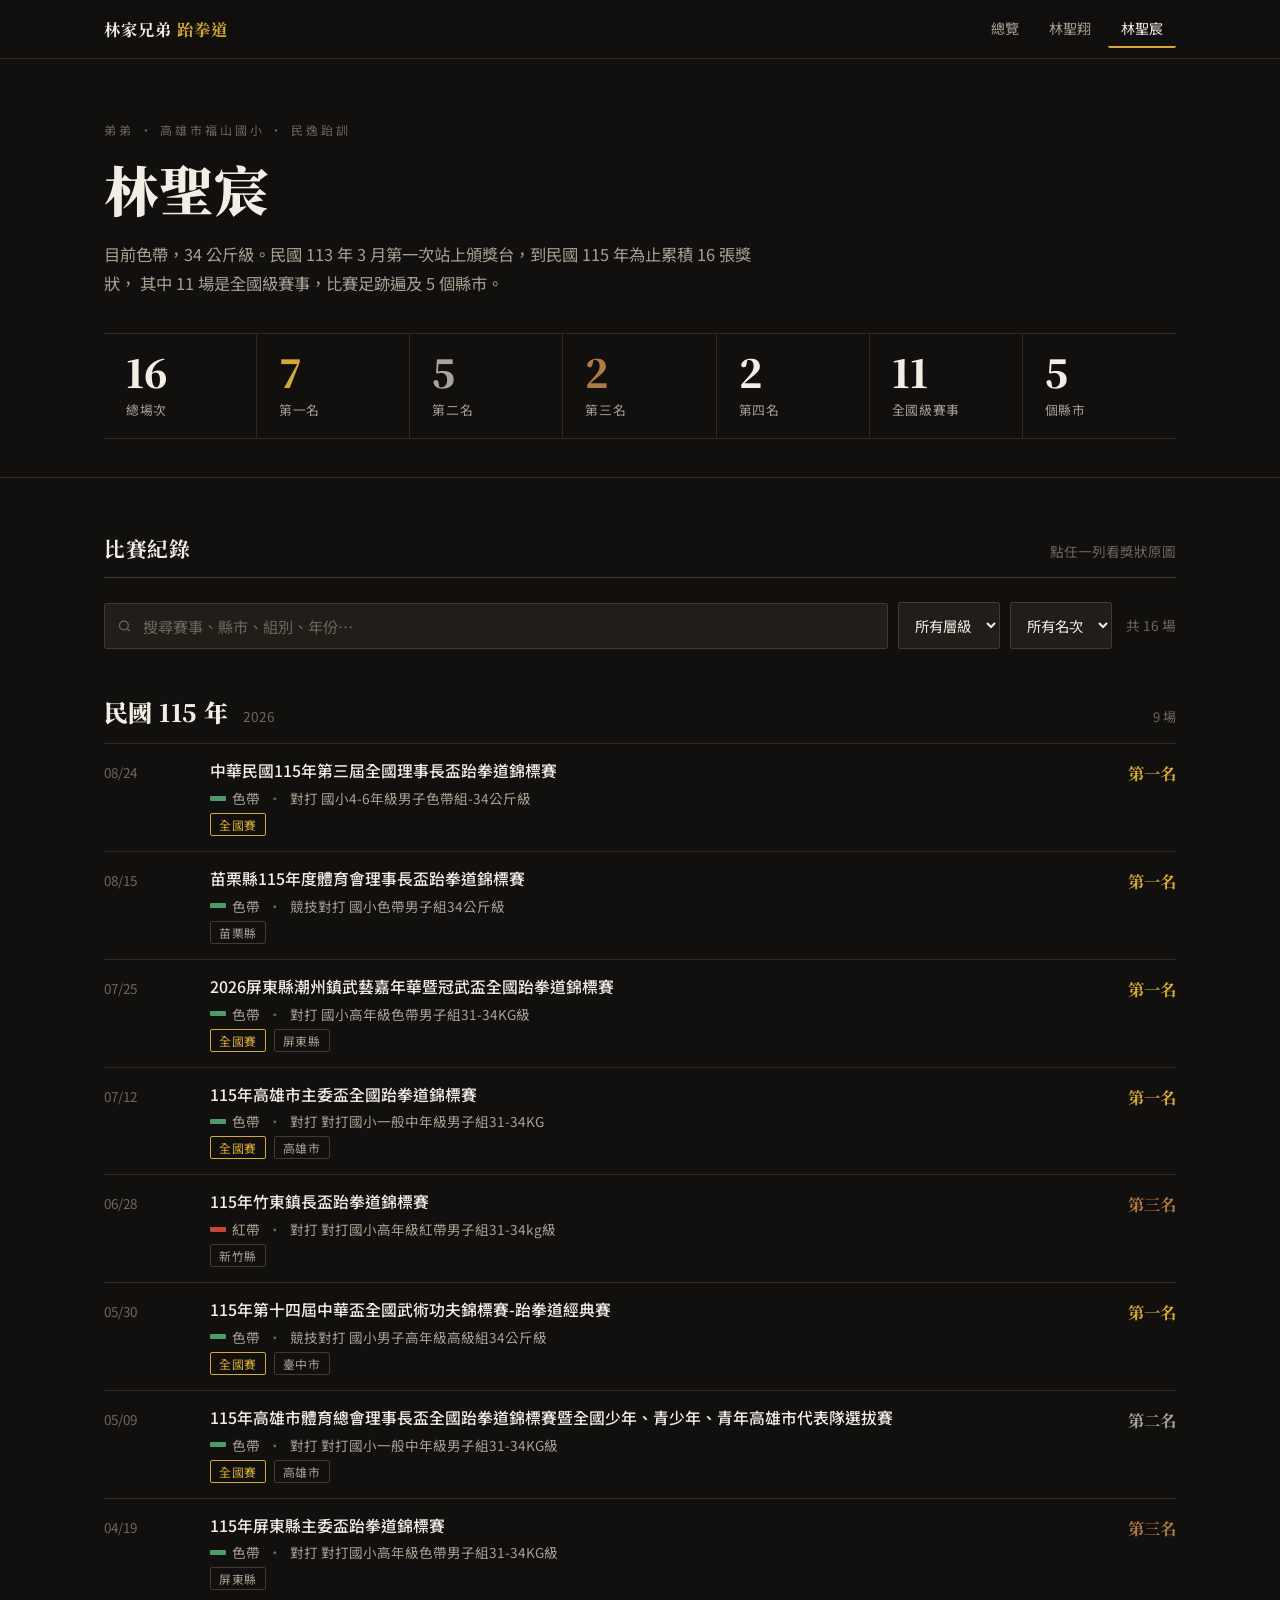
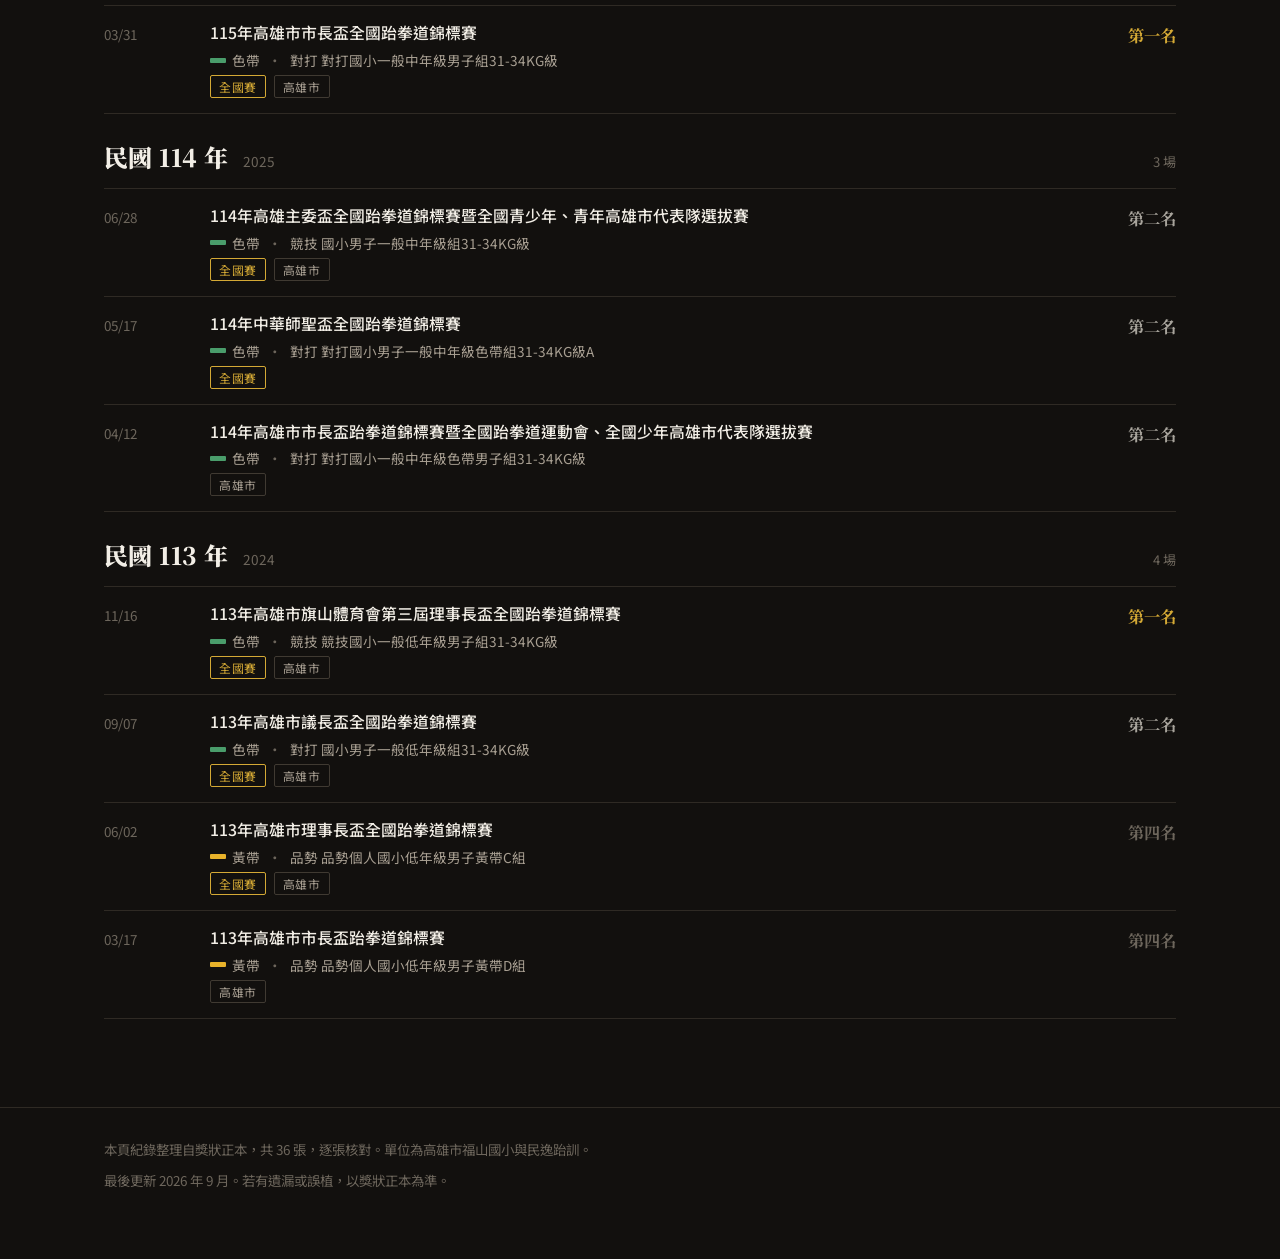
==== docs/lin-sheng-chen.html @ 6fa34983 "改用 docs 資料夾以支援 GitHub Pages，並加上 SEO 設定 - site/ 改名為 docs/（GitHub Pages 只認根目錄或 docs） - 新圖表：獎牌堆疊 + 腰帶進程" ====
<!doctype html>
<html lang="zh-Hant-TW">
<head>
<meta charset="utf-8">
<meta name="viewport" content="width=device-width,initial-scale=1">
<title>林聖宸 跆拳道比賽紀錄 | 高雄福山國小 民逸跆訓</title>
<meta name="description" content="林聖宸，高雄市福山國小、民逸跆訓跆拳道選手。民國 113 至 115 年共 16 場獲獎紀錄，含 11 場全國級賽事，橫跨 5 個縣市。民國 115 年第三屆全國理事長盃跆拳道錦標賽國小男子色帶組第一名。">
<meta property="og:title" content="林聖宸 跆拳道比賽紀錄 | 高雄福山國小 民逸跆訓">
<meta property="og:description" content="林聖宸，高雄市福山國小、民逸跆訓跆拳道選手。民國 113 至 115 年共 16 場獲獎紀錄，含 11 場全國級賽事，橫跨 5 個縣市。民國 115 年第三屆全國理事長盃跆拳道錦標賽國小男子色帶組第一名。">
<meta property="og:type" content="profile">
<meta name="robots" content="index,follow">
<link rel="preconnect" href="https://fonts.gstatic.com" crossorigin><link rel="stylesheet" href="https://fonts.googleapis.com/css2?family=Noto+Serif+TC:wght@700;900&family=Noto+Sans+TC:wght@400;500;700&display=swap">
<link rel="canonical" href="https://ruru02044567.github.io/lin-brothers-taekwondo/lin-sheng-chen.html">
<script type="application/ld+json">{"@context": "https://schema.org", "@type": "Person", "name": "林聖宸", "url": "https://ruru02044567.github.io/lin-brothers-taekwondo/lin-sheng-chen.html", "nationality": {"@type": "Country", "name": "臺灣"}, "jobTitle": "跆拳道選手", "affiliation": [{"@type": "SportsTeam", "name": "高雄市福山國小跆拳道隊"}, {"@type": "SportsOrganization", "name": "民逸跆訓"}], "memberOf": {"@type": "EducationalOrganization", "name": "高雄市立福山國民小學"}, "knowsAbout": ["跆拳道", "對打", "品勢", "Taekwondo"], "award": ["中華民國115年第三屆全國理事長盃跆拳道錦標賽 對打 國小4-6年級男子色帶組-34公斤級 第一名", "苗栗縣115年度體育會理事長盃跆拳道錦標賽 競技對打 國小色帶男子組34公斤級 第一名", "2026屏東縣潮州鎮武藝嘉年華暨冠武盃全國跆拳道錦標賽 對打 國小高年級色帶男子組31-34KG級 第一名", "115年高雄市主委盃全國跆拳道錦標賽 對打 對打國小一般中年級男子組31-34KG 第一名", "115年竹東鎮長盃跆拳道錦標賽 對打 對打國小高年級紅帶男子組31-34kg級 第三名", "115年第十四屆中華盃全國武術功夫錦標賽-跆拳道經典賽 競技對打 國小男子高年級高級組34公斤級 第一名", "115年高雄市體育總會理事長盃全國跆拳道錦標賽暨全國少年、青少年、青年高雄市代表隊選拔賽 對打 對打國小一般中年級男子組31-34KG級 第二名", "115年屏東縣主委盃跆拳道錦標賽 對打 對打國小高年級色帶男子組31-34KG級 第三名", "115年高雄市市長盃全國跆拳道錦標賽 對打 對打國小一般中年級男子組31-34KG級 第一名", "114年高雄主委盃全國跆拳道錦標賽暨全國青少年、青年高雄市代表隊選拔賽 競技 國小男子一般中年級組31-34KG級 第二名", "114年中華師聖盃全國跆拳道錦標賽 對打 對打國小男子一般中年級色帶組31-34KG級A 第二名", "114年高雄市市長盃跆拳道錦標賽暨全國跆拳道運動會、全國少年高雄市代表隊選拔賽 對打 對打國小一般中年級色帶男子組31-34KG級 第二名", "113年高雄市旗山體育會第三屆理事長盃全國跆拳道錦標賽 競技 競技國小一般低年級男子組31-34KG級 第一名", "113年高雄市議長盃全國跆拳道錦標賽 對打 國小男子一般低年級組31-34KG級 第二名", "113年高雄市理事長盃全國跆拳道錦標賽 品勢 品勢個人國小低年級男子黃帶C組 第四名", "113年高雄市市長盃跆拳道錦標賽 品勢 品勢個人國小低年級男子黃帶D組 第四名"], "description": "林聖宸，高雄市福山國小、民逸跆訓跆拳道選手。共 16 場獲獎紀錄，其中 7 次第一名。"}</script>
<link rel="stylesheet" href="style.css">
</head>
<body>
<header class="topbar"><div class="wrap">
<div class="brand">林家兄弟 <span>跆拳道</span></div>
<nav class="navlinks"><a href="index.html">總覽</a><a href="lin-sheng-xiang.html">林聖翔</a><a href="lin-sheng-chen.html" class="on">林聖宸</a></nav>
</div></header>
<div class="hero"><div class="wrap">
<div class="eyebrow">弟弟 · 高雄市福山國小 · 民逸跆訓</div>
<h1>林聖宸</h1>
<p class="sub">目前色帶，34 公斤級。民國 113 年 3 月第一次站上頒獎台，到民國 115 年為止累積 16 張獎狀，
其中 11 場是全國級賽事，比賽足跡遍及 5 個縣市。</p>
<div class="stats"><div class="stat"><div class="n">16</div><div class="k">總場次</div></div><div class="stat g"><div class="n">7</div><div class="k">第一名</div></div><div class="stat s"><div class="n">5</div><div class="k">第二名</div></div><div class="stat b"><div class="n">2</div><div class="k">第三名</div></div><div class="stat "><div class="n">2</div><div class="k">第四名</div></div><div class="stat"><div class="n">11</div><div class="k">全國級賽事</div></div><div class="stat"><div class="n">5</div><div class="k">個縣市</div></div></div>
</div></div>

<section><div class="wrap">
<div class="sec-head"><h2>比賽紀錄</h2><span class="hint">點任一列看獎狀原圖</span></div>
<div class="tools"><label class="search"><svg viewBox="0 0 24 24" aria-hidden="true"><circle cx="11" cy="11" r="7"/><path d="M20 20l-3.5-3.5"/></svg><input type="search" id="q" placeholder="搜尋賽事、縣市、組別、年份…" aria-label="搜尋林聖宸的比賽紀錄"></label><select id="fLevel" aria-label="賽事層級"><option value="">所有層級</option><option>全國賽</option><option>市級</option><option>縣級</option><option>鎮級</option></select><select id="fRank" aria-label="名次"><option value="">所有名次</option><option value="1">第一名</option><option value="2">第二名</option><option value="3">第三名</option><option value="4">第四名</option></select><span class="count" id="count"></span></div>
<div id="list"><div class="year-block" data-year="115">
<div class="year-head"><span class="y">民國 115 年</span><span class="ce">2026</span><span class="cnt">9 場</span></div>
<button class="item" data-id="C16" data-search="中華民國115年第三屆全國理事長盃跆拳道錦標賽 國小4-6年級男子色帶組-34公斤級 中華民國跆拳道協會 高雄市福山國小 對打 色帶 第一名 115 2026 2026-08-24" data-level="全國賽" data-rank="1"><span class="date">08/24</span><span class="body"><span class="ev">中華民國115年第三屆全國理事長盃跆拳道錦標賽</span><span class="meta"><span class="belt color"><i></i>色帶</span><span class="dot">·</span>對打 國小4-6年級男子色帶組-34公斤級</span><span class="meta"><span class="chip natl">全國賽</span></span></span><span class="rank r1">第一名</span></button>
<button class="item" data-id="C15" data-search="苗栗縣115年度體育會理事長盃跆拳道錦標賽 國小色帶男子組34公斤級 苗栗縣體育會 苗栗縣 民逸跆訓 競技對打 色帶 第一名 115 2026 2026-08-15" data-level="縣級" data-rank="1"><span class="date">08/15</span><span class="body"><span class="ev">苗栗縣115年度體育會理事長盃跆拳道錦標賽</span><span class="meta"><span class="belt color"><i></i>色帶</span><span class="dot">·</span>競技對打 國小色帶男子組34公斤級</span><span class="meta"><span class="chip">苗栗縣</span></span></span><span class="rank r1">第一名</span></button>
<button class="item" data-id="C14" data-search="2026屏東縣潮州鎮武藝嘉年華暨冠武盃全國跆拳道錦標賽 國小高年級色帶男子組31-34KG級 屏東縣潮州鎮公所 屏東縣 民逸跆訓 對打 色帶 第一名 115 2026 2026-07-25" data-level="全國賽" data-rank="1"><span class="date">07/25</span><span class="body"><span class="ev">2026屏東縣潮州鎮武藝嘉年華暨冠武盃全國跆拳道錦標賽</span><span class="meta"><span class="belt color"><i></i>色帶</span><span class="dot">·</span>對打 國小高年級色帶男子組31-34KG級</span><span class="meta"><span class="chip natl">全國賽</span><span class="chip">屏東縣</span></span></span><span class="rank r1">第一名</span></button>
<button class="item" data-id="C13" data-search="115年高雄市主委盃全國跆拳道錦標賽 對打國小一般中年級男子組31-34KG 高雄市體育總會跆拳道委員會 高雄市 福山國小 對打 色帶 第一名 115 2026 2026-07-12" data-level="全國賽" data-rank="1"><span class="date">07/12</span><span class="body"><span class="ev">115年高雄市主委盃全國跆拳道錦標賽</span><span class="meta"><span class="belt color"><i></i>色帶</span><span class="dot">·</span>對打 對打國小一般中年級男子組31-34KG</span><span class="meta"><span class="chip natl">全國賽</span><span class="chip">高雄市</span></span></span><span class="rank r1">第一名</span></button>
<button class="item" data-id="C12" data-search="115年竹東鎮長盃跆拳道錦標賽 對打國小高年級紅帶男子組31-34kg級 竹東鎮公所 新竹縣 民逸跆訓 對打 紅帶 第三名 115 2026 2026-06-28" data-level="鎮級" data-rank="3"><span class="date">06/28</span><span class="body"><span class="ev">115年竹東鎮長盃跆拳道錦標賽</span><span class="meta"><span class="belt red"><i></i>紅帶</span><span class="dot">·</span>對打 對打國小高年級紅帶男子組31-34kg級</span><span class="meta"><span class="chip">新竹縣</span></span></span><span class="rank r3">第三名</span></button>
<button class="item" data-id="C11" data-search="115年第十四屆中華盃全國武術功夫錦標賽-跆拳道經典賽 國小男子高年級高級組34公斤級 臺中市少林詠春拳協會 臺中市 民逸跆訓 競技對打 色帶 第一名 115 2026 2026-05-30" data-level="全國賽" data-rank="1"><span class="date">05/30</span><span class="body"><span class="ev">115年第十四屆中華盃全國武術功夫錦標賽-跆拳道經典賽</span><span class="meta"><span class="belt color"><i></i>色帶</span><span class="dot">·</span>競技對打 國小男子高年級高級組34公斤級</span><span class="meta"><span class="chip natl">全國賽</span><span class="chip">臺中市</span></span></span><span class="rank r1">第一名</span></button>
<button class="item" data-id="C10" data-search="115年高雄市體育總會理事長盃全國跆拳道錦標賽暨全國少年、青少年、青年高雄市代表隊選拔賽 對打國小一般中年級男子組31-34KG級 高雄市體育總會 高雄市 福山國小 對打 色帶 第二名 115 2026 2026-05-09" data-level="全國賽" data-rank="2"><span class="date">05/09</span><span class="body"><span class="ev">115年高雄市體育總會理事長盃全國跆拳道錦標賽暨全國少年、青少年、青年高雄市代表隊選拔賽</span><span class="meta"><span class="belt color"><i></i>色帶</span><span class="dot">·</span>對打 對打國小一般中年級男子組31-34KG級</span><span class="meta"><span class="chip natl">全國賽</span><span class="chip">高雄市</span></span></span><span class="rank r2">第二名</span></button>
<button class="item" data-id="C09" data-search="115年屏東縣主委盃跆拳道錦標賽 對打國小高年級色帶男子組31-34KG級 屏東縣政府 屏東縣 民逸跆訓 對打 色帶 第三名 115 2026 2026-04-19" data-level="縣級" data-rank="3"><span class="date">04/19</span><span class="body"><span class="ev">115年屏東縣主委盃跆拳道錦標賽</span><span class="meta"><span class="belt color"><i></i>色帶</span><span class="dot">·</span>對打 對打國小高年級色帶男子組31-34KG級</span><span class="meta"><span class="chip">屏東縣</span></span></span><span class="rank r3">第三名</span></button>
<button class="item" data-id="C08" data-search="115年高雄市市長盃全國跆拳道錦標賽 對打國小一般中年級男子組31-34KG級 高雄市運動發展局 高雄市 福山國小 對打 色帶 第一名 115 2026 2026-03-31" data-level="全國賽" data-rank="1"><span class="date">03/31</span><span class="body"><span class="ev">115年高雄市市長盃全國跆拳道錦標賽</span><span class="meta"><span class="belt color"><i></i>色帶</span><span class="dot">·</span>對打 對打國小一般中年級男子組31-34KG級</span><span class="meta"><span class="chip natl">全國賽</span><span class="chip">高雄市</span></span></span><span class="rank r1">第一名</span></button>
</div>
<div class="year-block" data-year="114">
<div class="year-head"><span class="y">民國 114 年</span><span class="ce">2025</span><span class="cnt">3 場</span></div>
<button class="item" data-id="C07" data-search="114年高雄主委盃全國跆拳道錦標賽暨全國青少年、青年高雄市代表隊選拔賽 國小男子一般中年級組31-34KG級 高雄市體育總會跆拳道委員會 高雄市 民逸跆訓福山國小 競技 色帶 第二名 114 2025 2025-06-28" data-level="全國賽" data-rank="2"><span class="date">06/28</span><span class="body"><span class="ev">114年高雄主委盃全國跆拳道錦標賽暨全國青少年、青年高雄市代表隊選拔賽</span><span class="meta"><span class="belt color"><i></i>色帶</span><span class="dot">·</span>競技 國小男子一般中年級組31-34KG級</span><span class="meta"><span class="chip natl">全國賽</span><span class="chip">高雄市</span></span></span><span class="rank r2">第二名</span></button>
<button class="item" data-id="C06" data-search="114年中華師聖盃全國跆拳道錦標賽 對打國小男子一般中年級色帶組31-34KG級A 中華跆拳道9段協會 民逸跆訓 對打 色帶 第二名 114 2025 2025-05-17" data-level="全國賽" data-rank="2"><span class="date">05/17</span><span class="body"><span class="ev">114年中華師聖盃全國跆拳道錦標賽</span><span class="meta"><span class="belt color"><i></i>色帶</span><span class="dot">·</span>對打 對打國小男子一般中年級色帶組31-34KG級A</span><span class="meta"><span class="chip natl">全國賽</span></span></span><span class="rank r2">第二名</span></button>
<button class="item" data-id="C05" data-search="114年高雄市市長盃跆拳道錦標賽暨全國跆拳道運動會、全國少年高雄市代表隊選拔賽 對打國小一般中年級色帶男子組31-34KG級 高雄市政府 高雄市 福山國小 對打 色帶 第二名 114 2025 2025-04-12" data-level="市級" data-rank="2"><span class="date">04/12</span><span class="body"><span class="ev">114年高雄市市長盃跆拳道錦標賽暨全國跆拳道運動會、全國少年高雄市代表隊選拔賽</span><span class="meta"><span class="belt color"><i></i>色帶</span><span class="dot">·</span>對打 對打國小一般中年級色帶男子組31-34KG級</span><span class="meta"><span class="chip">高雄市</span></span></span><span class="rank r2">第二名</span></button>
</div>
<div class="year-block" data-year="113">
<div class="year-head"><span class="y">民國 113 年</span><span class="ce">2024</span><span class="cnt">4 場</span></div>
<button class="item" data-id="C04" data-search="113年高雄市旗山體育會第三屆理事長盃全國跆拳道錦標賽 競技國小一般低年級男子組31-34KG級 高雄市旗山體育會 高雄市 福山國小 競技 色帶 第一名 113 2024 2024-11-16" data-level="全國賽" data-rank="1"><span class="date">11/16</span><span class="body"><span class="ev">113年高雄市旗山體育會第三屆理事長盃全國跆拳道錦標賽</span><span class="meta"><span class="belt color"><i></i>色帶</span><span class="dot">·</span>競技 競技國小一般低年級男子組31-34KG級</span><span class="meta"><span class="chip natl">全國賽</span><span class="chip">高雄市</span></span></span><span class="rank r1">第一名</span></button>
<button class="item" data-id="C03" data-search="113年高雄市議長盃全國跆拳道錦標賽 國小男子一般低年級組31-34KG級 高雄市議會 高雄市 民逸跆訓 對打 色帶 第二名 113 2024 2024-09-07" data-level="全國賽" data-rank="2"><span class="date">09/07</span><span class="body"><span class="ev">113年高雄市議長盃全國跆拳道錦標賽</span><span class="meta"><span class="belt color"><i></i>色帶</span><span class="dot">·</span>對打 國小男子一般低年級組31-34KG級</span><span class="meta"><span class="chip natl">全國賽</span><span class="chip">高雄市</span></span></span><span class="rank r2">第二名</span></button>
<button class="item" data-id="C02" data-search="113年高雄市理事長盃全國跆拳道錦標賽 品勢個人國小低年級男子黃帶C組 高雄市體育總會 高雄市 福山國小 品勢 黃帶 第四名 113 2024 2024-06-02" data-level="全國賽" data-rank="4"><span class="date">06/02</span><span class="body"><span class="ev">113年高雄市理事長盃全國跆拳道錦標賽</span><span class="meta"><span class="belt yellow"><i></i>黃帶</span><span class="dot">·</span>品勢 品勢個人國小低年級男子黃帶C組</span><span class="meta"><span class="chip natl">全國賽</span><span class="chip">高雄市</span></span></span><span class="rank r4">第四名</span></button>
<button class="item" data-id="C01" data-search="113年高雄市市長盃跆拳道錦標賽 品勢個人國小低年級男子黃帶D組 高雄市運動發展局 高雄市 福山國小 品勢 黃帶 第四名 113 2024 2024-03-17" data-level="市級" data-rank="4"><span class="date">03/17</span><span class="body"><span class="ev">113年高雄市市長盃跆拳道錦標賽</span><span class="meta"><span class="belt yellow"><i></i>黃帶</span><span class="dot">·</span>品勢 品勢個人國小低年級男子黃帶D組</span><span class="meta"><span class="chip">高雄市</span></span></span><span class="rank r4">第四名</span></button>
</div></div>
<div class="empty" id="empty" hidden>沒有符合的紀錄</div>
</div></section>
<div class="lightbox" id="lb" hidden role="dialog" aria-modal="true" aria-label="獎狀原圖">
<button class="lb-close" id="lbClose" aria-label="關閉">&times;</button>
<button class="lb-nav lb-prev" id="lbPrev" aria-label="上一張">&#8249;</button>
<button class="lb-nav lb-next" id="lbNext" aria-label="下一張">&#8250;</button>
<div class="lb-inner"><div class="lb-img"><img id="lbImg" src="" alt=""></div>
<div class="lb-cap"><div class="t" id="lbTitle"></div><div class="d" id="lbDesc"></div></div>
</div></div>
<footer><div class="wrap">
<p>本頁紀錄整理自獎狀正本，共 36 張，逐張核對。單位為高雄市福山國小與民逸跆訓。</p>
<p>最後更新 2026 年 9 月。若有遺漏或誤植，以獎狀正本為準。</p>
</div></footer>
<script src="app.js"></script>
</body></html>
---- docs/style.css ----
/* 林家兄弟跆拳道 - 共用樣式
   設計方向：道場的夜。深墨底、紙白字、腰帶色作為唯一亮點。
   用細線與留白分隔，不用圓角卡片堆疊。 */

:root{
  --bg:#12100e;
  --bg2:#1a1714;
  --surface:#211d19;
  --surface2:#292420;
  --ink:#f2eee6;
  --ink2:#a89f92;
  --ink3:#6d665c;
  --line:#2f2a24;
  --line2:#403a32;

  --hong:#d4574b;
  --chung:#5b8fd0;
  --gold:#d4a935;
  --silver:#a8a49c;
  --bronze:#b07a45;

  --belt-yellow:#e8b22a;
  --belt-green:#4a9d6b;
  --belt-red:#c8453a;
  --belt-black:#f2eee6;

  --serif:"Noto Serif TC",Georgia,serif;
  --sans:"Noto Sans TC",system-ui,-apple-system,"PingFang TC","Microsoft JhengHei",sans-serif;
}

*{box-sizing:border-box}
html{scroll-behavior:smooth}
body{
  margin:0;background:var(--bg);color:var(--ink);
  font-family:var(--sans);font-size:15.5px;line-height:1.75;
  -webkit-font-smoothing:antialiased;
}
a{color:inherit;text-decoration:none}
a:focus-visible,button:focus-visible,input:focus-visible,select:focus-visible{
  outline:2px solid var(--gold);outline-offset:3px;
}
img{max-width:100%;display:block}

.wrap{max-width:1120px;margin:0 auto;padding:0 24px}

.topbar{
  border-bottom:1px solid var(--line);
  position:sticky;top:0;z-index:50;
  background:rgba(18,16,14,.93);backdrop-filter:blur(10px);
}
.topbar .wrap{display:flex;align-items:center;justify-content:space-between;height:58px;gap:20px}
.brand{font-family:var(--serif);font-weight:700;font-size:1.02rem;letter-spacing:.06em;white-space:nowrap}
.brand span{color:var(--gold)}
.navlinks{display:flex;gap:4px;font-size:.88rem}
.navlinks a{padding:6px 13px;border-radius:2px;color:var(--ink2);transition:.16s}
.navlinks a:hover{color:var(--ink);background:var(--surface)}
.navlinks a.on{color:var(--ink);border-bottom:2px solid var(--gold)}

.hero{padding:60px 0 38px;border-bottom:1px solid var(--line)}
.hero .eyebrow{
  font-size:.75rem;letter-spacing:.24em;color:var(--ink3);
  text-transform:uppercase;margin-bottom:18px;
}
.hero h1{
  font-family:var(--serif);font-weight:900;
  font-size:clamp(2.1rem,5.6vw,3.4rem);line-height:1.14;
  margin:0;letter-spacing:.02em;text-wrap:balance;
}
.hero h1 .sep{color:var(--ink3);font-weight:400;margin:0 .1em}
.hero .sub{color:var(--ink2);max-width:40em;margin-top:20px;font-size:1.02rem}

.stats{display:flex;flex-wrap:wrap;gap:0;margin-top:36px;border-top:1px solid var(--line)}
.stat{
  flex:1 1 128px;padding:19px 22px 17px;
  border-right:1px solid var(--line);border-bottom:1px solid var(--line);
}
.stat:last-child{border-right:none}
.stat .n{
  font-family:var(--serif);font-weight:900;line-height:1;
  font-size:2.4rem;font-variant-numeric:tabular-nums;
}
.stat .k{font-size:.8rem;color:var(--ink2);margin-top:7px;letter-spacing:.05em}
.stat.g .n{color:var(--gold)}
.stat.s .n{color:var(--silver)}
.stat.b .n{color:var(--bronze)}
.stat.h .n{color:var(--hong)}
.stat.c .n{color:var(--chung)}

section{padding:52px 0}
.sec-head{
  display:flex;align-items:baseline;gap:16px;flex-wrap:wrap;
  border-bottom:1px solid var(--line2);padding-bottom:11px;margin-bottom:24px;
}
.sec-head h2{
  font-family:var(--serif);font-size:1.3rem;font-weight:700;margin:0;letter-spacing:.03em;
}
.sec-head .hint{font-size:.85rem;color:var(--ink3);margin-left:auto}

.tools{display:flex;gap:10px;flex-wrap:wrap;align-items:center;margin-bottom:20px}
.search{flex:1 1 250px;position:relative}
.search input{
  width:100%;background:var(--surface);border:1px solid var(--line2);
  color:var(--ink);font-family:var(--sans);font-size:.95rem;
  padding:11px 14px 11px 38px;border-radius:2px;
}
.search input::placeholder{color:var(--ink3)}
.search svg{
  position:absolute;left:13px;top:50%;transform:translateY(-50%);
  width:15px;height:15px;stroke:var(--ink3);fill:none;stroke-width:2;
}
select{
  background:var(--surface);border:1px solid var(--line2);color:var(--ink);
  font-family:var(--sans);font-size:.9rem;padding:11px 12px;border-radius:2px;
}
.count{font-size:.85rem;color:var(--ink3);white-space:nowrap;padding-left:4px}

.year-head{
  display:flex;align-items:baseline;gap:14px;
  padding:22px 0 10px;border-bottom:1px solid var(--line);
}
.year-head .y{font-family:var(--serif);font-size:1.5rem;font-weight:900;letter-spacing:.02em}
.year-head .ce{font-size:.85rem;color:var(--ink3)}
.year-head .cnt{margin-left:auto;font-size:.82rem;color:var(--ink3)}

.item{
  display:grid;grid-template-columns:86px 1fr auto;
  gap:0 20px;align-items:start;
  padding:15px 0;border-bottom:1px solid var(--line);
  cursor:pointer;transition:.14s;width:100%;text-align:left;
  background:none;border-left:none;border-right:none;border-top:none;
  color:inherit;font-family:inherit;font-size:inherit;
}
.item:hover{background:var(--bg2)}
.item .date{font-size:.84rem;color:var(--ink3);font-variant-numeric:tabular-nums;padding-top:3px}
.item .body{min-width:0}
.item .ev{font-size:.99rem;font-weight:500;line-height:1.5;text-wrap:balance}
.item .meta{
  font-size:.85rem;color:var(--ink2);margin-top:5px;
  display:flex;gap:8px;flex-wrap:wrap;align-items:center;
}
.item .meta .dot{color:var(--ink3)}
.item .rank{
  font-family:var(--serif);font-weight:700;font-size:1.02rem;white-space:nowrap;
  padding-top:2px;text-align:right;
}
.r1{color:var(--gold)} .r2{color:var(--silver)} .r3{color:var(--bronze)} .r4{color:var(--ink3)}

.chip{
  font-size:.74rem;letter-spacing:.05em;padding:2px 8px;
  border:1px solid var(--line2);border-radius:2px;color:var(--ink2);white-space:nowrap;
}
.chip.natl{border-color:var(--gold);color:var(--gold)}
.belt{display:inline-flex;align-items:center;gap:6px;white-space:nowrap;font-size:.85rem}
.belt i{width:16px;height:5px;border-radius:1px;display:inline-block;flex:0 0 auto}
.belt.yellow i{background:var(--belt-yellow)}
.belt.color i{background:var(--belt-green)}
.belt.red i{background:var(--belt-red)}
.belt.black i{background:var(--belt-black)}

.empty{padding:50px 0;text-align:center;color:var(--ink3)}

.lightbox{
  position:fixed;inset:0;z-index:100;
  background:rgba(8,7,6,.95);backdrop-filter:blur(6px);
  display:flex;align-items:center;justify-content:center;padding:24px;
}
.lightbox[hidden]{display:none!important}
.lb-inner{max-width:840px;width:100%;max-height:100%;display:flex;flex-direction:column;gap:14px}
.lb-img{flex:1 1 auto;min-height:0;display:flex;align-items:center;justify-content:center}
.lb-img img{max-height:72vh;width:auto;border:1px solid var(--line2)}
.lb-cap{flex:0 0 auto}
.lb-cap .t{font-family:var(--serif);font-size:1.04rem;font-weight:700;line-height:1.45}
.lb-cap .d{font-size:.87rem;color:var(--ink2);margin-top:5px}
.lb-close{
  position:fixed;top:14px;right:18px;z-index:110;
  background:var(--surface);border:1px solid var(--line2);color:var(--ink2);
  width:38px;height:38px;border-radius:2px;font-size:1.2rem;cursor:pointer;
}
.lb-close:hover{color:var(--ink);border-color:var(--ink3)}
.lb-nav{
  position:fixed;z-index:110;top:50%;transform:translateY(-50%);
  background:var(--surface);border:1px solid var(--line2);color:var(--ink2);
  width:40px;height:56px;border-radius:2px;font-size:1.3rem;cursor:pointer;
}
.lb-nav:hover{color:var(--ink)}
.lb-prev{left:16px} .lb-next{right:16px}
@media(max-width:640px){.lb-nav{display:none}}

.people{display:grid;grid-template-columns:1fr 1fr;gap:20px}
@media(max-width:720px){.people{grid-template-columns:1fr}}
.person{
  border:1px solid var(--line);padding:28px 26px 26px;
  background:var(--bg2);transition:.18s;position:relative;overflow:hidden;display:block;
}
.person:hover{border-color:var(--line2);background:var(--surface)}
.person::before{content:"";position:absolute;top:0;left:0;right:0;height:4px}
.person.h::before{background:var(--hong)}
.person.c::before{background:var(--chung)}
.person .role{font-size:.78rem;letter-spacing:.16em;color:var(--ink3)}
.person .nm{
  font-family:var(--serif);font-size:1.95rem;font-weight:900;
  line-height:1.15;margin:5px 0 3px;letter-spacing:.04em;
}
.person .cur{font-size:.88rem;color:var(--ink2)}
.person .med{display:flex;gap:22px;margin-top:20px}
.person .med div{display:flex;flex-direction:column}
.person .med .v{font-family:var(--serif);font-size:1.65rem;font-weight:900;line-height:1}
.person .med .l{font-size:.75rem;color:var(--ink3);margin-top:3px}
.person .go{margin-top:22px;font-size:.88rem;color:var(--ink2);display:inline-flex;align-items:center;gap:7px}
.person:hover .go{color:var(--gold)}

.fig{border:1px solid var(--line);background:var(--bg2);padding:22px 18px 14px;overflow-x:auto}
.fig svg{display:block;width:100%;height:auto;min-width:660px}
.fig text{font-family:var(--sans);fill:var(--ink2);font-size:12px}
.fig text.lbl{fill:var(--ink);font-size:12.5px;font-weight:500}
.fig text.sm{fill:var(--ink3);font-size:11px}
.fig .gl{stroke:var(--line);stroke-width:1}
.fig .ax{stroke:var(--line2);stroke-width:1}
.fig .ring{fill:none;stroke:var(--bg2);stroke-width:2}
.figcap{font-size:.82rem;color:var(--ink3);margin-top:12px;padding:0 2px}
.legend{display:flex;gap:18px;flex-wrap:wrap;font-size:.84rem;color:var(--ink2);margin-top:14px;padding:0 2px}
.legend span{display:inline-flex;align-items:center;gap:7px}
.legend i{width:11px;height:11px;border-radius:2px;display:inline-block}

footer{border-top:1px solid var(--line);margin-top:36px;padding:30px 0 58px;font-size:.84rem;color:var(--ink3)}
footer p{margin:0 0 8px;max-width:52em}

.note{
  border-left:3px solid var(--gold);background:var(--bg2);
  padding:16px 20px;margin:20px 0;font-size:.92rem;color:var(--ink2);
}
.note b{color:var(--ink);font-weight:700}
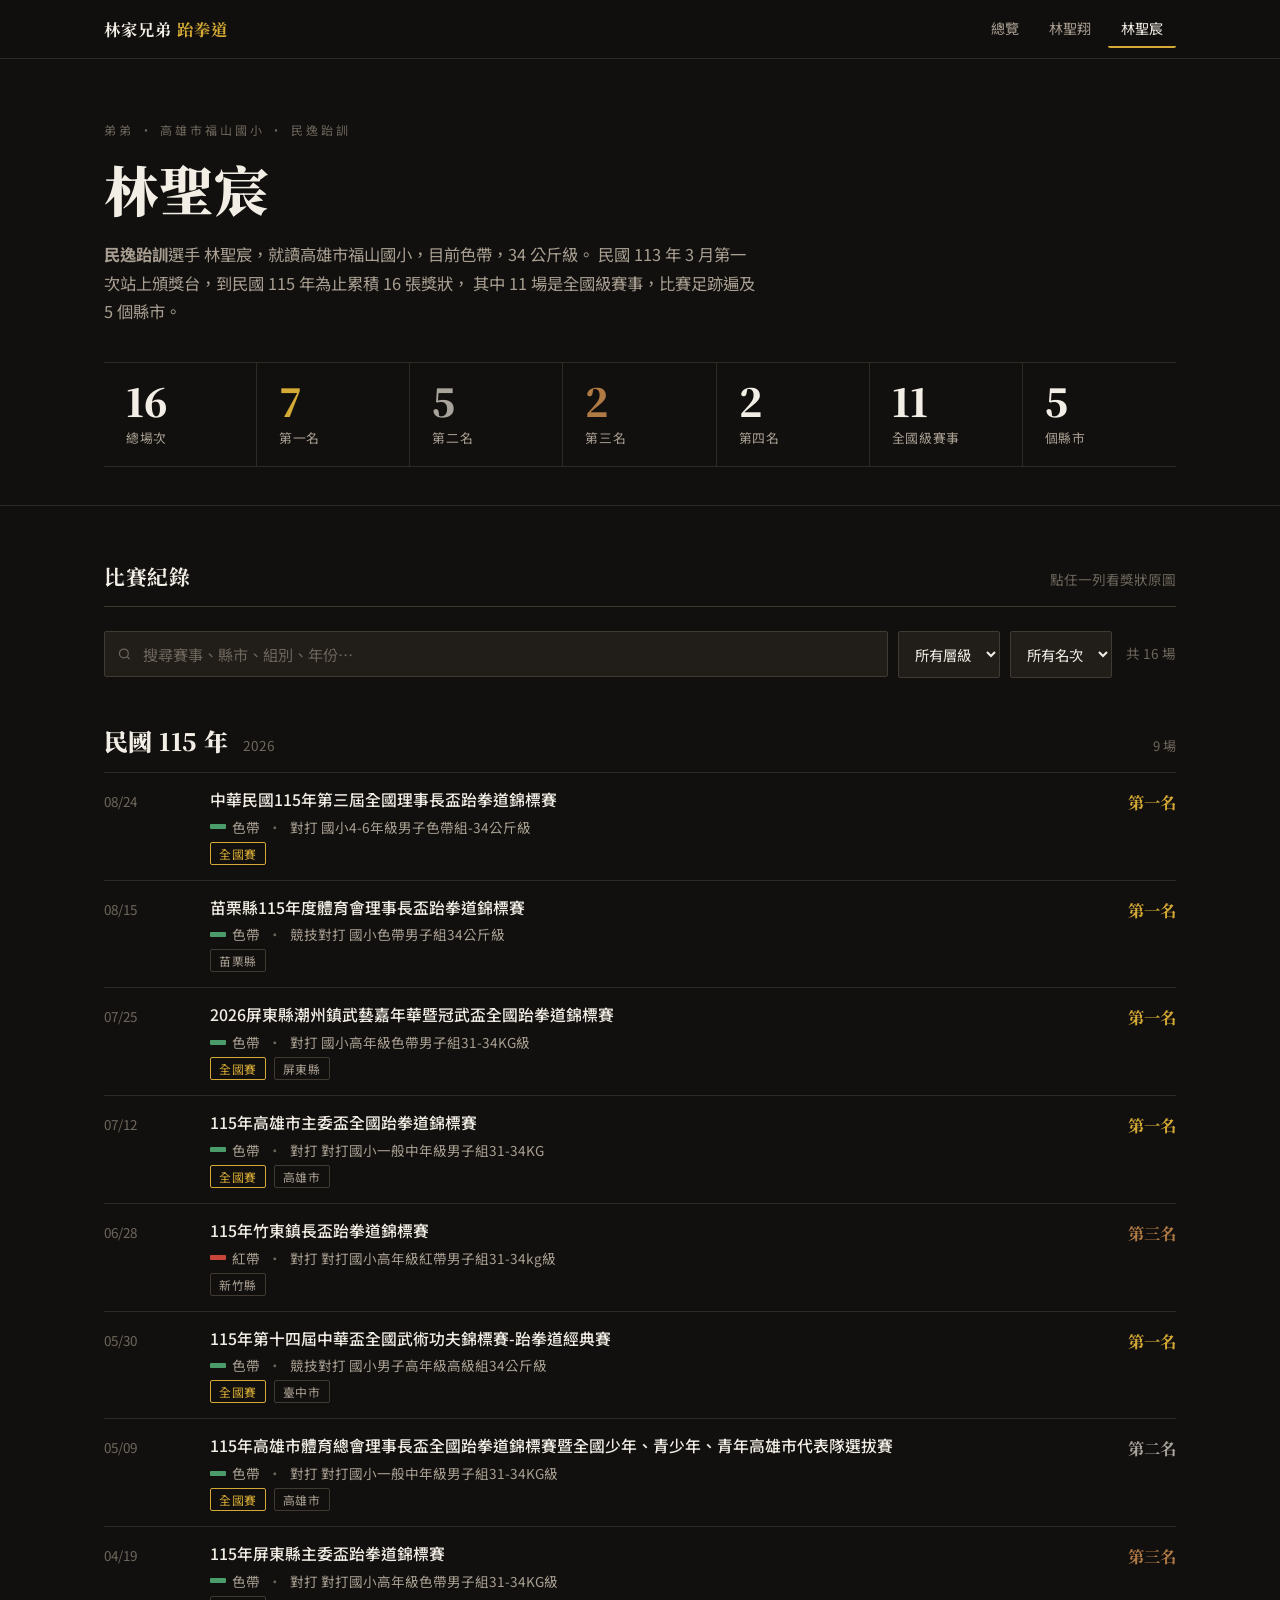
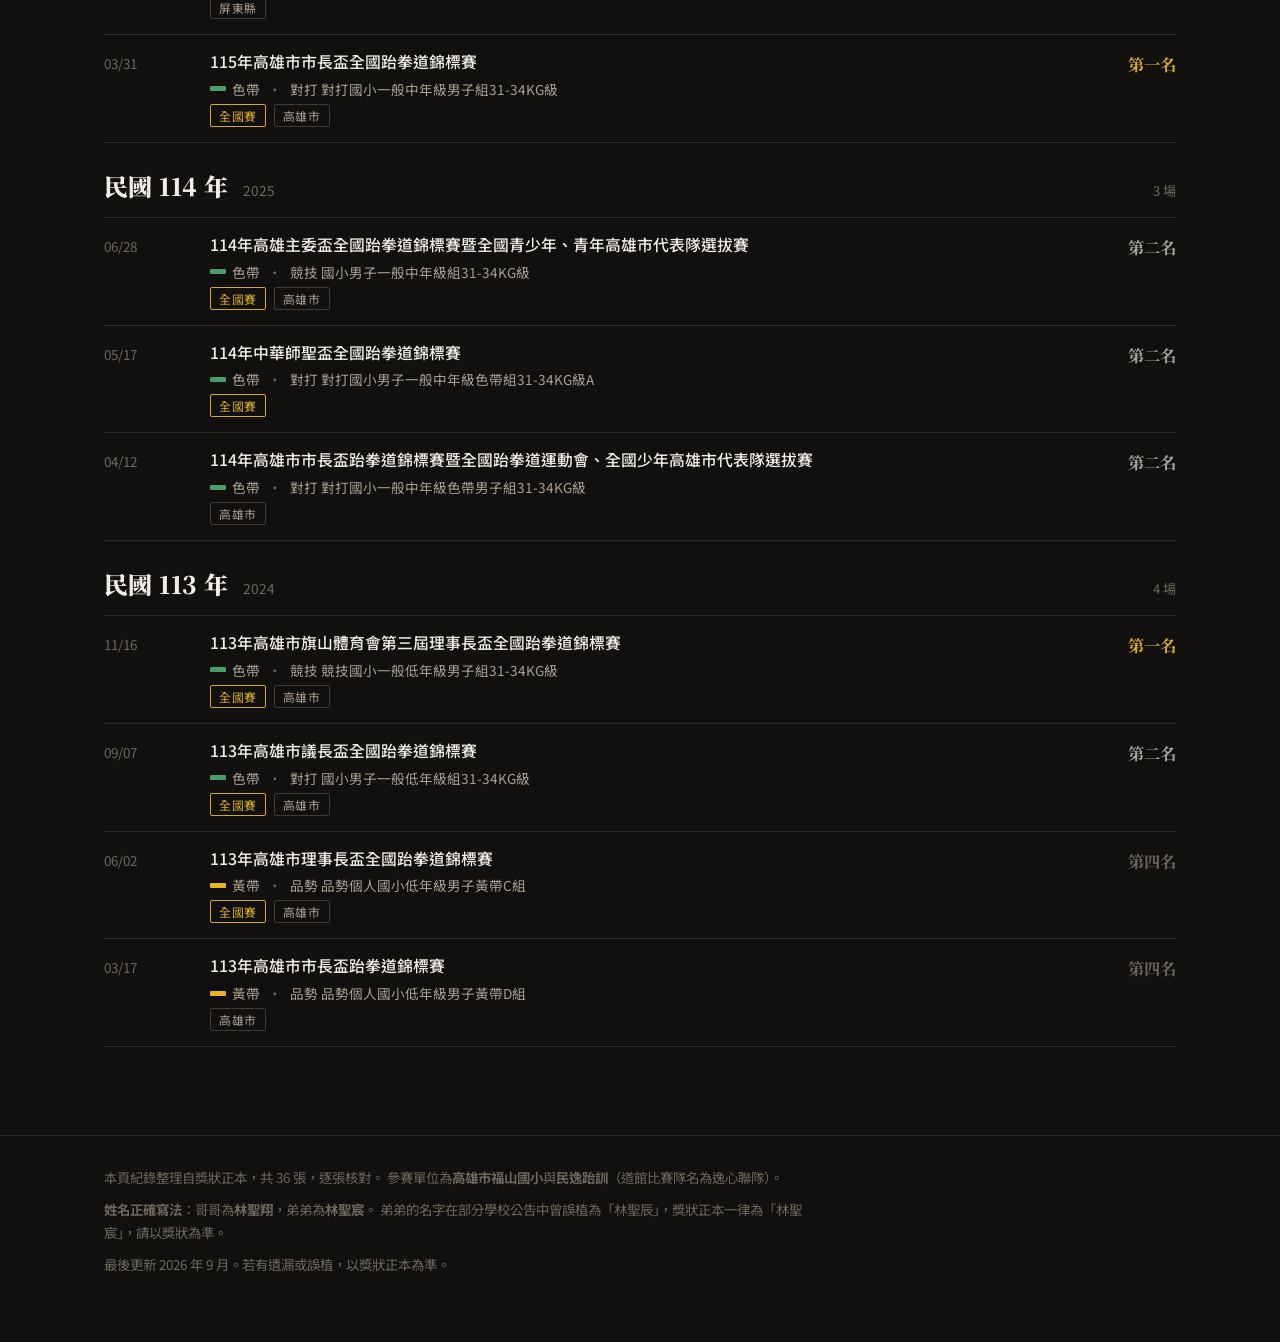
==== commit ad3183a5: "提高「民逸跆訓」的搜尋權重，並加上姓名正名說明 - 三頁標題改為「民逸跆訓 姓名」開頭 - 正文第一句寫出道館名與選手姓名的組合 - 結構化資料補上 SportsOrganization 民逸跆訓、隊" ====
--- a/docs/lin-sheng-chen.html
+++ b/docs/lin-sheng-chen.html
@@ -3,15 +3,15 @@
 <head>
 <meta charset="utf-8">
 <meta name="viewport" content="width=device-width,initial-scale=1">
-<title>林聖宸 跆拳道比賽紀錄 | 高雄福山國小 民逸跆訓</title>
-<meta name="description" content="林聖宸，高雄市福山國小、民逸跆訓跆拳道選手。民國 113 至 115 年共 16 場獲獎紀錄，含 11 場全國級賽事，橫跨 5 個縣市。民國 115 年第三屆全國理事長盃跆拳道錦標賽國小男子色帶組第一名。">
-<meta property="og:title" content="林聖宸 跆拳道比賽紀錄 | 高雄福山國小 民逸跆訓">
-<meta property="og:description" content="林聖宸，高雄市福山國小、民逸跆訓跆拳道選手。民國 113 至 115 年共 16 場獲獎紀錄，含 11 場全國級賽事，橫跨 5 個縣市。民國 115 年第三屆全國理事長盃跆拳道錦標賽國小男子色帶組第一名。">
+<title>民逸跆訓 林聖宸 | 跆拳道比賽紀錄 · 高雄福山國小</title>
+<meta name="description" content="民逸跆訓 林聖宸，高雄市福山國小跆拳道隊選手。民國 113 至 115 年共 16 場獲獎紀錄，含 11 場全國級賽事，橫跨 5 個縣市，每場皆附獎狀原圖。民國 115 年第三屆全國理事長盃跆拳道錦標賽國小男子色帶組第一名。">
+<meta property="og:title" content="民逸跆訓 林聖宸 | 跆拳道比賽紀錄 · 高雄福山國小">
+<meta property="og:description" content="民逸跆訓 林聖宸，高雄市福山國小跆拳道隊選手。民國 113 至 115 年共 16 場獲獎紀錄，含 11 場全國級賽事，橫跨 5 個縣市，每場皆附獎狀原圖。民國 115 年第三屆全國理事長盃跆拳道錦標賽國小男子色帶組第一名。">
 <meta property="og:type" content="profile">
 <meta name="robots" content="index,follow">
 <link rel="preconnect" href="https://fonts.gstatic.com" crossorigin><link rel="stylesheet" href="https://fonts.googleapis.com/css2?family=Noto+Serif+TC:wght@700;900&family=Noto+Sans+TC:wght@400;500;700&display=swap">
 <link rel="canonical" href="https://ruru02044567.github.io/lin-brothers-taekwondo/lin-sheng-chen.html">
-<script type="application/ld+json">{"@context": "https://schema.org", "@type": "Person", "name": "林聖宸", "url": "https://ruru02044567.github.io/lin-brothers-taekwondo/lin-sheng-chen.html", "nationality": {"@type": "Country", "name": "臺灣"}, "jobTitle": "跆拳道選手", "affiliation": [{"@type": "SportsTeam", "name": "高雄市福山國小跆拳道隊"}, {"@type": "SportsOrganization", "name": "民逸跆訓"}], "memberOf": {"@type": "EducationalOrganization", "name": "高雄市立福山國民小學"}, "knowsAbout": ["跆拳道", "對打", "品勢", "Taekwondo"], "award": ["中華民國115年第三屆全國理事長盃跆拳道錦標賽 對打 國小4-6年級男子色帶組-34公斤級 第一名", "苗栗縣115年度體育會理事長盃跆拳道錦標賽 競技對打 國小色帶男子組34公斤級 第一名", "2026屏東縣潮州鎮武藝嘉年華暨冠武盃全國跆拳道錦標賽 對打 國小高年級色帶男子組31-34KG級 第一名", "115年高雄市主委盃全國跆拳道錦標賽 對打 對打國小一般中年級男子組31-34KG 第一名", "115年竹東鎮長盃跆拳道錦標賽 對打 對打國小高年級紅帶男子組31-34kg級 第三名", "115年第十四屆中華盃全國武術功夫錦標賽-跆拳道經典賽 競技對打 國小男子高年級高級組34公斤級 第一名", "115年高雄市體育總會理事長盃全國跆拳道錦標賽暨全國少年、青少年、青年高雄市代表隊選拔賽 對打 對打國小一般中年級男子組31-34KG級 第二名", "115年屏東縣主委盃跆拳道錦標賽 對打 對打國小高年級色帶男子組31-34KG級 第三名", "115年高雄市市長盃全國跆拳道錦標賽 對打 對打國小一般中年級男子組31-34KG級 第一名", "114年高雄主委盃全國跆拳道錦標賽暨全國青少年、青年高雄市代表隊選拔賽 競技 國小男子一般中年級組31-34KG級 第二名", "114年中華師聖盃全國跆拳道錦標賽 對打 對打國小男子一般中年級色帶組31-34KG級A 第二名", "114年高雄市市長盃跆拳道錦標賽暨全國跆拳道運動會、全國少年高雄市代表隊選拔賽 對打 對打國小一般中年級色帶男子組31-34KG級 第二名", "113年高雄市旗山體育會第三屆理事長盃全國跆拳道錦標賽 競技 競技國小一般低年級男子組31-34KG級 第一名", "113年高雄市議長盃全國跆拳道錦標賽 對打 國小男子一般低年級組31-34KG級 第二名", "113年高雄市理事長盃全國跆拳道錦標賽 品勢 品勢個人國小低年級男子黃帶C組 第四名", "113年高雄市市長盃跆拳道錦標賽 品勢 品勢個人國小低年級男子黃帶D組 第四名"], "description": "林聖宸，高雄市福山國小、民逸跆訓跆拳道選手。共 16 場獲獎紀錄，其中 7 次第一名。"}</script>
+<script type="application/ld+json">{"@context": "https://schema.org", "@type": "Person", "name": "林聖宸", "url": "https://ruru02044567.github.io/lin-brothers-taekwondo/lin-sheng-chen.html", "nationality": {"@type": "Country", "name": "臺灣"}, "jobTitle": "跆拳道選手", "affiliation": [{"@type": "SportsOrganization", "name": "民逸跆訓", "alternateName": "逸心聯隊", "sport": "跆拳道", "areaServed": {"@type": "City", "name": "高雄市"}}, {"@type": "SportsTeam", "name": "高雄市福山國小跆拳道隊", "sport": "跆拳道"}], "memberOf": {"@type": "EducationalOrganization", "name": "高雄市立福山國民小學"}, "knowsAbout": ["跆拳道", "對打", "品勢", "競技對打", "Taekwondo"], "alternateName": ["民逸跆訓 林聖宸"], "award": ["中華民國115年第三屆全國理事長盃跆拳道錦標賽 對打 國小4-6年級男子色帶組-34公斤級 第一名", "苗栗縣115年度體育會理事長盃跆拳道錦標賽 競技對打 國小色帶男子組34公斤級 第一名", "2026屏東縣潮州鎮武藝嘉年華暨冠武盃全國跆拳道錦標賽 對打 國小高年級色帶男子組31-34KG級 第一名", "115年高雄市主委盃全國跆拳道錦標賽 對打 對打國小一般中年級男子組31-34KG 第一名", "115年竹東鎮長盃跆拳道錦標賽 對打 對打國小高年級紅帶男子組31-34kg級 第三名", "115年第十四屆中華盃全國武術功夫錦標賽-跆拳道經典賽 競技對打 國小男子高年級高級組34公斤級 第一名", "115年高雄市體育總會理事長盃全國跆拳道錦標賽暨全國少年、青少年、青年高雄市代表隊選拔賽 對打 對打國小一般中年級男子組31-34KG級 第二名", "115年屏東縣主委盃跆拳道錦標賽 對打 對打國小高年級色帶男子組31-34KG級 第三名", "115年高雄市市長盃全國跆拳道錦標賽 對打 對打國小一般中年級男子組31-34KG級 第一名", "114年高雄主委盃全國跆拳道錦標賽暨全國青少年、青年高雄市代表隊選拔賽 競技 國小男子一般中年級組31-34KG級 第二名", "114年中華師聖盃全國跆拳道錦標賽 對打 對打國小男子一般中年級色帶組31-34KG級A 第二名", "114年高雄市市長盃跆拳道錦標賽暨全國跆拳道運動會、全國少年高雄市代表隊選拔賽 對打 對打國小一般中年級色帶男子組31-34KG級 第二名", "113年高雄市旗山體育會第三屆理事長盃全國跆拳道錦標賽 競技 競技國小一般低年級男子組31-34KG級 第一名", "113年高雄市議長盃全國跆拳道錦標賽 對打 國小男子一般低年級組31-34KG級 第二名", "113年高雄市理事長盃全國跆拳道錦標賽 品勢 品勢個人國小低年級男子黃帶C組 第四名", "113年高雄市市長盃跆拳道錦標賽 品勢 品勢個人國小低年級男子黃帶D組 第四名"], "description": "民逸跆訓 林聖宸，高雄市福山國小跆拳道隊選手。共 16 場獲獎紀錄，其中 7 次第一名。"}</script>
 <link rel="stylesheet" href="style.css">
 </head>
 <body>
@@ -22,7 +22,8 @@
 <div class="hero"><div class="wrap">
 <div class="eyebrow">弟弟 · 高雄市福山國小 · 民逸跆訓</div>
 <h1>林聖宸</h1>
-<p class="sub">目前色帶，34 公斤級。民國 113 年 3 月第一次站上頒獎台，到民國 115 年為止累積 16 張獎狀，
+<p class="sub"><b>民逸跆訓</b>選手 林聖宸，就讀高雄市福山國小，目前色帶，34 公斤級。
+民國 113 年 3 月第一次站上頒獎台，到民國 115 年為止累積 16 張獎狀，
 其中 11 場是全國級賽事，比賽足跡遍及 5 個縣市。</p>
 <div class="stats"><div class="stat"><div class="n">16</div><div class="k">總場次</div></div><div class="stat g"><div class="n">7</div><div class="k">第一名</div></div><div class="stat s"><div class="n">5</div><div class="k">第二名</div></div><div class="stat b"><div class="n">2</div><div class="k">第三名</div></div><div class="stat "><div class="n">2</div><div class="k">第四名</div></div><div class="stat"><div class="n">11</div><div class="k">全國級賽事</div></div><div class="stat"><div class="n">5</div><div class="k">個縣市</div></div></div>
 </div></div>
@@ -65,7 +66,10 @@
 <div class="lb-cap"><div class="t" id="lbTitle"></div><div class="d" id="lbDesc"></div></div>
 </div></div>
 <footer><div class="wrap">
-<p>本頁紀錄整理自獎狀正本，共 36 張，逐張核對。單位為高雄市福山國小與民逸跆訓。</p>
+<p>本頁紀錄整理自獎狀正本，共 36 張，逐張核對。
+參賽單位為<b>高雄市福山國小</b>與<b>民逸跆訓</b>（道館比賽隊名為逸心聯隊）。</p>
+<p><b>姓名正確寫法</b>：哥哥為<b>林聖翔</b>，弟弟為<b>林聖宸</b>。
+弟弟的名字在部分學校公告中曾誤植為「林聖辰」，獎狀正本一律為「林聖宸」，請以獎狀為準。</p>
 <p>最後更新 2026 年 9 月。若有遺漏或誤植，以獎狀正本為準。</p>
 </div></footer>
 <script src="app.js"></script>
